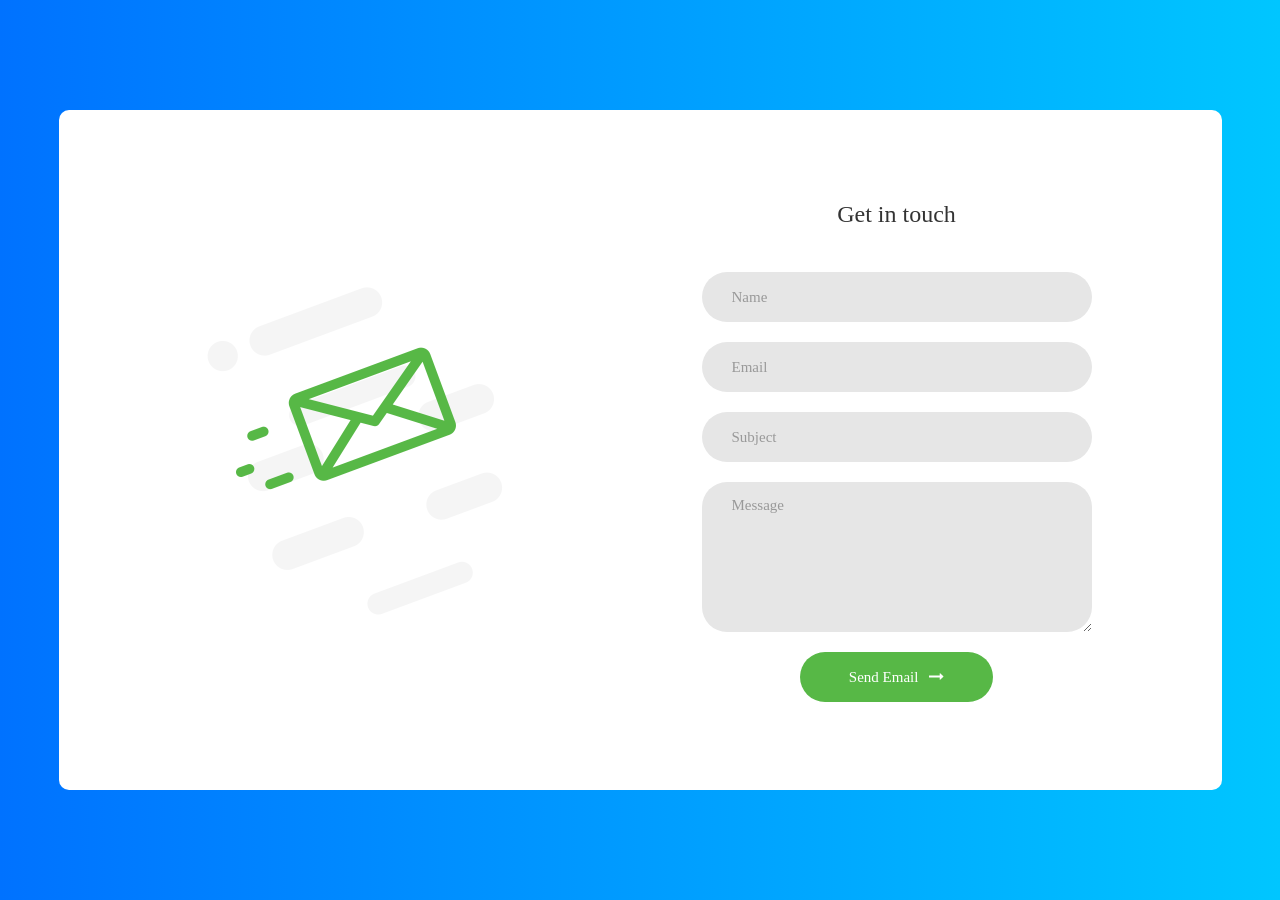
==== contact.html @ e18f7376 "v1.01" ====
<!DOCTYPE html>
<html lang="fr">
<head>
	<title>Contact V1</title>
	<meta charset="UTF-8">
	<meta name="viewport" content="width=device-width, initial-scale=1">

	<link rel="icon" type="image/png" href="./images/icons/favicon.ico"/>

	<link rel="stylesheet" href="css/style2.css">
</head>
<body>

	<div class="contact1">
		<div class="container-contact1">
			<div class="contact1-pic js-tilt" data-tilt>
				<img src="images/img-01.png" alt="IMG">
			</div>

			<form class="contact1-form validate-form">
				<span class="contact1-form-title">
					Get in touch
				</span>

				<div class="wrap-input1 validate-input" data-validate = "Name is required">
					<input class="input1" type="text" name="name" placeholder="Name">
					<span class="shadow-input1"></span>
				</div>

				<div class="wrap-input1 validate-input" data-validate = "Valid email is required: ex@abc.xyz">
					<input class="input1" type="text" name="email" placeholder="Email">
					<span class="shadow-input1"></span>
				</div>

				<div class="wrap-input1 validate-input" data-validate = "Subject is required">
					<input class="input1" type="text" name="subject" placeholder="Subject">
					<span class="shadow-input1"></span>
				</div>

				<div class="wrap-input1 validate-input" data-validate = "Message is required">
					<textarea class="input1" name="message" placeholder="Message"></textarea>
					<span class="shadow-input1"></span>
				</div>

				<div class="container-contact1-form-btn">
					<button class="contact1-form-btn">
						<span>
							Send Email
							<i class="fa fa-long-arrow-right" aria-hidden="true"><svg class="cl-icon" viewBox="0 0 1792 1792" style="vertical-align:-0.1429em" aria-hidden="true" focusable="false"><g transform="translate(0,1536) scale(1,-1)"><path d="M1728 643Q1728 629 1718 619L1334 265Q1318 251 1299 259Q1280 268 1280 288V512H32Q18 512 9.0 521.0Q0 530 0 544V736Q0 750 9.0 759.0Q18 768 32 768H1280V992Q1280 1013 1299.0 1021.0Q1318 1029 1334 1016L1718 666Q1728 656 1728 643Z"/></g></svg></i>
						</span>
					</button>
				</div>
			</form>
		</div>
	</div>

		<script src="./js/snippet.js"></script>
</body>
</html>
---- css/style2.css ----
/* ContactFrom_v1 - Colorlib
 * Every style this snippet uses, and nothing else. No framework, no build step.
 */

/* Keeps a host page's framework base styles (Bootstrap's reboot) off this
   snippet: every element starts from the browser default, then this sheet
   styles it. On its own page it changes nothing. */
:where(html) :is(html,body,div,span,p,a,h1,h2,h3,h4,h5,h6,label,input,select,option,optgroup,textarea,button,form,fieldset,legend,ul,ol,li,dl,dt,dd,figure,figcaption,section,article,header,footer,nav,main,aside,strong,b,em,i,small,sub,sup,blockquote,pre,code,picture,progress,output,summary,details,address,abbr,mark), :is(html, body) {
  all: revert;
}
:where(html) input::-webkit-datetime-edit,
:where(html) input::-webkit-datetime-edit-fields-wrapper,
:where(html) input::-webkit-datetime-edit-text,
:where(html) input::-webkit-datetime-edit-month-field,
:where(html) input::-webkit-datetime-edit-day-field,
:where(html) input::-webkit-datetime-edit-year-field {
  all: revert;
}
:where(html) :is(img, svg) {
  vertical-align: revert;
}
:where(html) :is(img, table, thead, tbody, tfoot, tr, th, td, caption, hr, iframe, video) {
  box-sizing: revert;
}
:where(html) img {
  border-style: revert;
}
:where(html) table {
  border-collapse: revert;
  caption-side: revert;
}
:where(html) caption {
  padding-top: revert;
  padding-bottom: revert;
  color: revert;
  text-align: revert;
}
:where(html) th {
  text-align: revert;
}
:where(html) :is(thead, tbody, tfoot, tr, td, th) {
  border-color: revert;
  border-style: revert;
  border-width: revert;
}
:where(html) hr {
  margin: revert;
  color: revert;
  background-color: revert;
  border: revert;
  opacity: revert;
  height: revert;
  overflow: revert;
}

@media print {
  :is(*, html) {
    text-shadow: none !important;
    box-shadow: none !important;
  }
}

:is(*, html) {
  box-sizing: inherit;
}

:is(*, html) {
  margin: 0px;
  padding: 0px;
  box-sizing: border-box;
}

.fa {
  display: inline-block;
  line-height: 1;
  font-size: inherit;
  font-style: normal;
}

.cl-icon {
  height: 1em;
  width: auto;
  fill: currentColor;
  display: inline-block;
}

@media print {
  ::after,
  ::before {
    text-shadow: none !important;
    box-shadow: none !important;
  }

  img {
    page-break-inside: avoid;
  }
}

html {
  box-sizing: border-box;
  font-family: sans-serif;
  line-height: 1.15;
  -webkit-text-size-adjust: 100%;
  -ms-text-size-adjust: 100%;
  -ms-overflow-style: scrollbar;
  -webkit-tap-highlight-color: transparent;
}

::after,
::before {
  box-sizing: inherit;
}

@-ms-viewport {
  width: device-width;
}

body {
  margin: 0;
  font-family: -apple-system,BlinkMacSystemFont,"Segoe UI",Roboto,"Helvetica Neue",Arial,sans-serif;
  font-size: 1rem;
  font-weight: 400;
  line-height: 1.5;
  color: #212529;
  background-color: #fff;
}

img {
  vertical-align: middle;
  border-style: none;
}

button,
input,
textarea {
  -ms-touch-action: manipulation;
  touch-action: manipulation;
}

button:focus {
  outline: 1px dotted;
  outline: 5px auto -webkit-focus-ring-color;
}

button,
input,
textarea {
  margin: 0;
  font-family: inherit;
  font-size: inherit;
  line-height: inherit;
}

button,
input {
  overflow: visible;
}

button {
  text-transform: none;
}

[type=submit],
button,
html [type=button] {
  -webkit-appearance: button;
}

[type=button]::-moz-focus-inner,
[type=submit]::-moz-focus-inner,
button::-moz-focus-inner {
  padding: 0;
  border-style: none;
}

textarea {
  overflow: auto;
  resize: vertical;
}

::-webkit-file-upload-button {
  font: inherit;
  -webkit-appearance: button;
}

@font-face {
  font-family: Montserrat-Regular;

  src: url('../fonts/Montserrat-Regular.woff2') format('woff2');
}

@font-face {
  font-family: Montserrat-Bold;

  src: url('../fonts/Montserrat-Bold.woff2') format('woff2');
}

@font-face {
  font-family: Montserrat-ExtraBold;

  src: url('../fonts/Montserrat-ExtraBold.woff2') format('woff2');
}

@font-face {
  font-family: Montserrat-Medium;

  src: url('../fonts/Montserrat-Medium.woff2') format('woff2');
}

body,
html {
  height: 100%;
  font-family: Montserrat-Regular, sans-serif;
}

input {
  outline: none;
  border: none;
}

textarea {
  outline: none;
  border: none;
}

textarea:focus,
input:focus {
  border-color: transparent !important;
}

input::-webkit-input-placeholder {
  color: #999999;
}

input:-moz-placeholder {
  color: #999999;
}

input::-moz-placeholder {
  color: #999999;
}

input:-ms-input-placeholder {
  color: #999999;
}

textarea::-webkit-input-placeholder {
  color: #999999;
}

textarea:-moz-placeholder {
  color: #999999;
}

textarea::-moz-placeholder {
  color: #999999;
}

textarea:-ms-input-placeholder {
  color: #999999;
}

button {
  outline: none !important;
  border: none;
  background: transparent;
}

button:hover {
  cursor: pointer;
}

.contact1 {
  width: 100%;
  min-height: 100%;
  padding: 15px;
  background: #009bff;
  background: -webkit-linear-gradient(left, #0072ff, #00c6ff);
  background: -o-linear-gradient(left, #0072ff, #00c6ff);
  background: -moz-linear-gradient(left, #0072ff, #00c6ff);
  background: linear-gradient(left, #0072ff, #00c6ff);
  display: -webkit-box;
  display: -webkit-flex;
  display: -moz-box;
  display: -ms-flexbox;
  display: flex;
  flex-wrap: wrap;
  justify-content: center;
  align-items: center;
}

.container-contact1 {
  width: 1163px;
  background: #fff;
  border-radius: 10px;
  overflow: hidden;
  display: -webkit-box;
  display: -webkit-flex;
  display: -moz-box;
  display: -ms-flexbox;
  display: flex;
  flex-wrap: wrap;
  justify-content: space-between;
  align-items: center;
  padding: 90px 130px 88px 148px;
}

.contact1-pic {
  width: 296px;
}

.contact1-pic img {
  max-width: 100%;
}

.contact1-form {
  width: 390px;
}

.contact1-form-title {
  display: block;
  font-family: Montserrat-ExtraBold;
  font-size: 24px;
  color: #333333;
  line-height: 1.2;
  text-align: center;
  padding-bottom: 44px;
}

input.input1 {
  height: 50px;
  border-radius: 25px;
  padding: 0 30px;
}

input.input1 + .shadow-input1 {
  border-radius: 25px;
}

textarea.input1 {
  min-height: 150px;
  border-radius: 25px;
  padding: 12px 30px;
}

textarea.input1 + .shadow-input1 {
  border-radius: 25px;
}

.wrap-input1 {
  position: relative;
  width: 100%;
  z-index: 1;
  margin-bottom: 20px;
}

.input1 {
  display: block;
  width: 100%;
  background: #e6e6e6;
  font-family: Montserrat-Bold;
  font-size: 15px;
  line-height: 1.5;
  color: #666666;
}

.shadow-input1 {
  content: '';
  display: block;
  position: absolute;
  bottom: 0;
  left: 0;
  z-index: -1;
  width: 100%;
  height: 100%;
  box-shadow: 0px 0px 0px 0px;
  color: rgba(87,184,70, 0.5);
}

.input1:focus + .shadow-input1 {
  -webkit-animation: anim-shadow 0.5s ease-in-out forwards;
  animation: anim-shadow 0.5s ease-in-out forwards;
}

@-webkit-keyframes anim-shadow {
  to {
    box-shadow: 0px 0px 80px 30px;
    opacity: 0;
  }
}

@keyframes anim-shadow {
  to {
    box-shadow: 0px 0px 80px 30px;
    opacity: 0;
  }
}

.container-contact1-form-btn {
  display: -webkit-box;
  display: -webkit-flex;
  display: -moz-box;
  display: -ms-flexbox;
  display: flex;
  flex-wrap: wrap;
  justify-content: center;
}

.contact1-form-btn {
  min-width: 193px;
  height: 50px;
  border-radius: 25px;
  background: #57b846;
  font-family: Montserrat-Bold;
  font-size: 15px;
  line-height: 1.5;
  color: #fff;
  display: -webkit-box;
  display: -webkit-flex;
  display: -moz-box;
  display: -ms-flexbox;
  display: flex;
  justify-content: center;
  align-items: center;
  padding: 0 25px;
  -webkit-transition: all 0.4s;
  -o-transition: all 0.4s;
  -moz-transition: all 0.4s;
  transition: all 0.4s;
}

.contact1-form-btn i {
  margin-left: 7px;
  -webkit-transition: all 0.4s;
  -o-transition: all 0.4s;
  -moz-transition: all 0.4s;
  transition: all 0.4s;
}

.contact1-form-btn:hover {
  background: #333333;
}

.contact1-form-btn:hover i {
  -webkit-transform: translateX(10px);
  -moz-transform: translateX(10px);
  -ms-transform: translateX(10px);
  -o-transform: translateX(10px);
  transform: translateX(10px);
}

@media (max-width: 1200px) {
  .contact1-pic {
    width: 33.5%;
  }

  .contact1-form {
    width: 44%;
  }
}

@media (max-width: 992px) {
  .container-contact1 {
    padding: 90px 80px 88px 90px;
  }

  .contact1-pic {
    width: 35%;
  }

  .contact1-form {
    width: 55%;
  }
}

@media (max-width: 768px) {
  .container-contact1 {
    padding: 90px 80px 88px 80px;
  }

  .contact1-pic {
    display: none;
  }

  .contact1-form {
    width: 100%;
  }
}

@media (max-width: 576px) {
  .container-contact1 {
    padding: 90px 15px 88px 15px;
  }
}

.validate-input {
  position: relative;
}

.alert-validate::before {
  content: attr(data-validate);
  position: absolute;
  max-width: 70%;
  background-color: white;
  border: 1px solid #c80000;
  border-radius: 13px;
  padding: 4px 25px 4px 10px;
  top: 50%;
  -webkit-transform: translateY(-50%);
  -moz-transform: translateY(-50%);
  -ms-transform: translateY(-50%);
  -o-transform: translateY(-50%);
  transform: translateY(-50%);
  right: 8px;
  pointer-events: none;
  font-family: Montserrat-Medium;
  color: #c80000;
  font-size: 13px;
  line-height: 1.4;
  text-align: left;
  visibility: hidden;
  opacity: 0;
  -webkit-transition: opacity 0.4s;
  -o-transition: opacity 0.4s;
  -moz-transition: opacity 0.4s;
  transition: opacity 0.4s;
}

.alert-validate::after {
  content: "\f06a";
  font-family: FontAwesome;
  display: block;
  position: absolute;
  color: #c80000;
  font-size: 15px;
  top: 50%;
  -webkit-transform: translateY(-50%);
  -moz-transform: translateY(-50%);
  -ms-transform: translateY(-50%);
  -o-transform: translateY(-50%);
  transform: translateY(-50%);
  right: 13px;
}

.alert-validate:hover:before {
  visibility: visible;
  opacity: 1;
}

@media (max-width: 992px) {
  .alert-validate::before {
    visibility: visible;
    opacity: 1;
  }
}

@font-face { font-family: 'FontAwesome'; src: url('../fonts/fontawesome-webfont-subset.woff2') format('woff2'); font-display: block; }
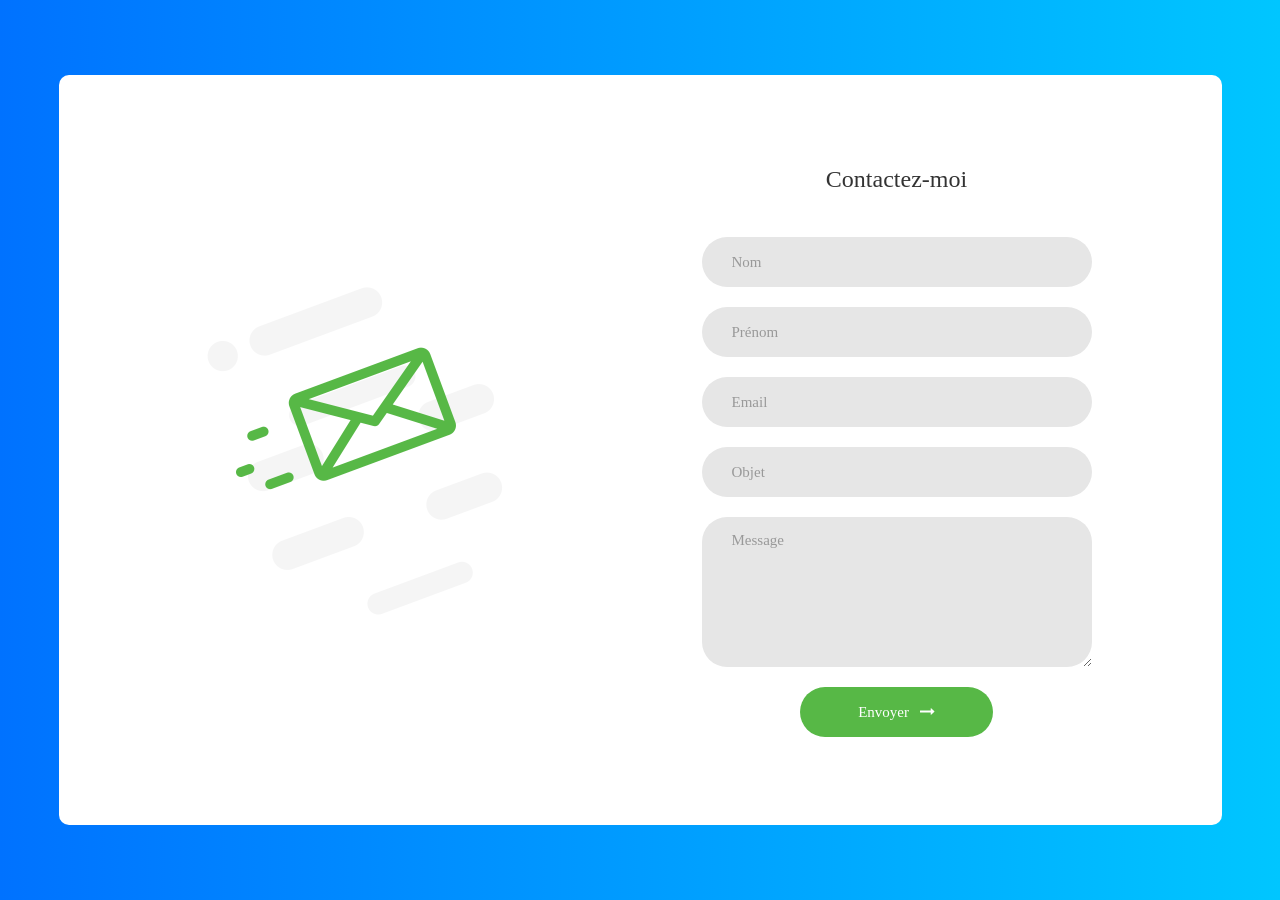
==== commit e83a9eca: "v1.02" ====
--- a/contact.html
+++ b/contact.html
@@ -19,11 +19,15 @@
 
 			<form class="contact1-form validate-form">
 				<span class="contact1-form-title">
-					Get in touch
+					Contactez-moi
 				</span>
 
 				<div class="wrap-input1 validate-input" data-validate = "Name is required">
-					<input class="input1" type="text" name="name" placeholder="Name">
+					<input class="input1" type="text" name="name" placeholder="Nom">
+					<span class="shadow-input1"></span>
+				</div>
+				<div class="wrap-input1 validate-input" data-validate = "Name is required">
+					<input class="input1" type="text" name="surname" placeholder="Prénom">
 					<span class="shadow-input1"></span>
 				</div>
 
@@ -33,7 +37,7 @@
 				</div>
 
 				<div class="wrap-input1 validate-input" data-validate = "Subject is required">
-					<input class="input1" type="text" name="subject" placeholder="Subject">
+					<input class="input1" type="text" name="subject" placeholder="Objet">
 					<span class="shadow-input1"></span>
 				</div>
 
@@ -45,7 +49,7 @@
 				<div class="container-contact1-form-btn">
 					<button class="contact1-form-btn">
 						<span>
-							Send Email
+							Envoyer 
 							<i class="fa fa-long-arrow-right" aria-hidden="true"><svg class="cl-icon" viewBox="0 0 1792 1792" style="vertical-align:-0.1429em" aria-hidden="true" focusable="false"><g transform="translate(0,1536) scale(1,-1)"><path d="M1728 643Q1728 629 1718 619L1334 265Q1318 251 1299 259Q1280 268 1280 288V512H32Q18 512 9.0 521.0Q0 530 0 544V736Q0 750 9.0 759.0Q18 768 32 768H1280V992Q1280 1013 1299.0 1021.0Q1318 1029 1334 1016L1718 666Q1728 656 1728 643Z"/></g></svg></i>
 						</span>
 					</button>
